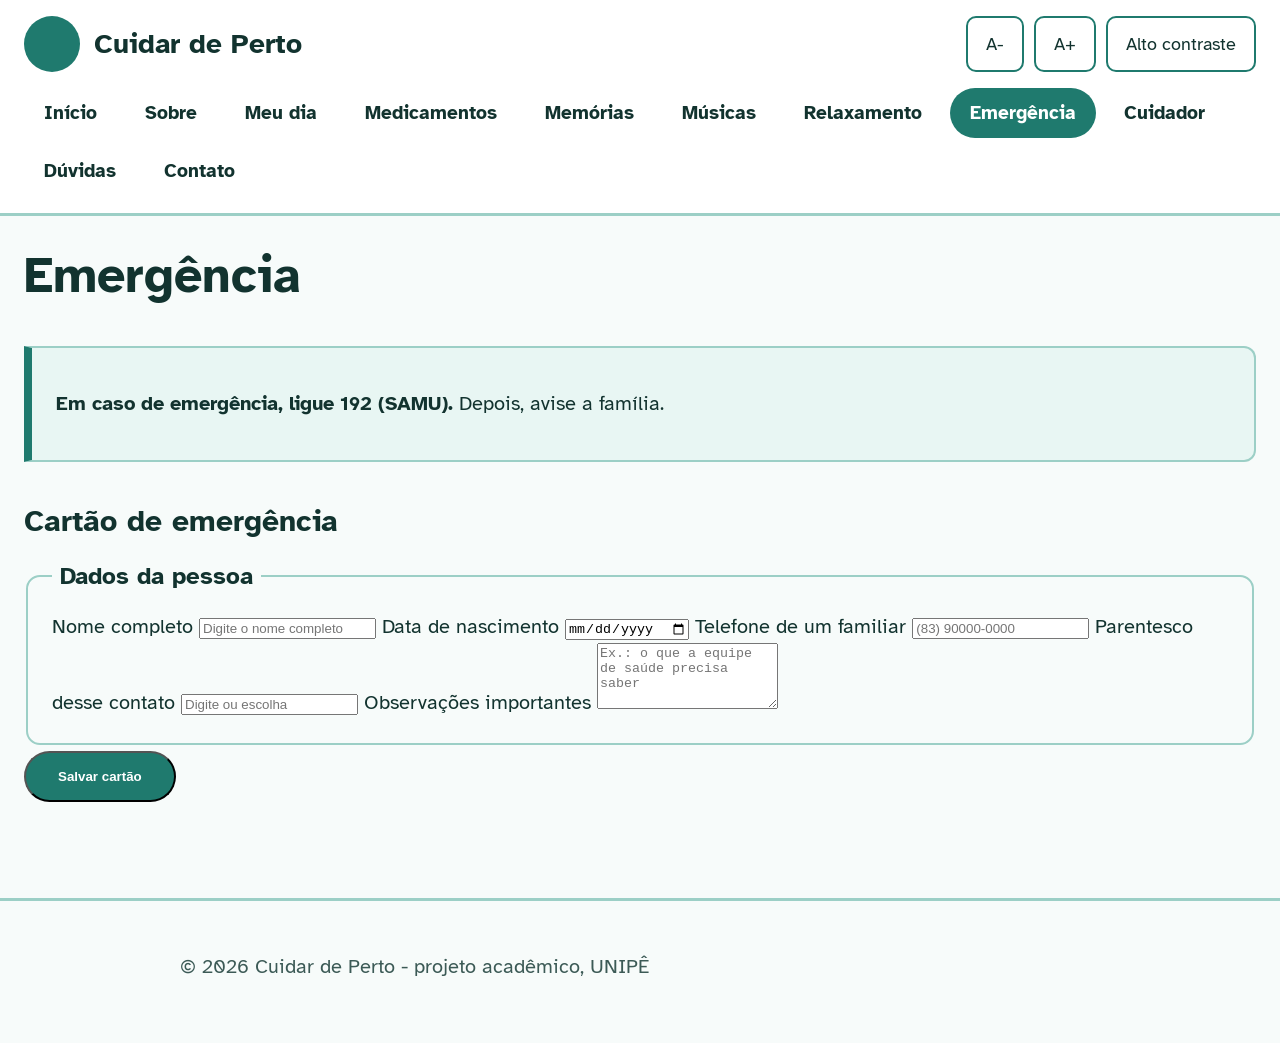
==== html/emergencia.html @ 4a7a150c "Primeiro commit" ====
<!DOCTYPE html>
<html lang="pt-BR">
<head>
  <meta charset="utf-8">
  <meta name="viewport" content="width=device-width, initial-scale=1">
  <meta name="author" content="Heitor Mendes Crispim">
  <meta name="description" content="Cartão de emergência com dados e contatos importantes.">
  <meta name="keywords" content="emergência, contatos, cartão, idosos">
  <title>Cuidar de Perto - Emergência</title>
  <link rel="preconnect" href="https://fonts.googleapis.com">
  <link rel="preconnect" href="https://fonts.gstatic.com" crossorigin>
  <link rel="stylesheet" href="https://fonts.googleapis.com/css2?family=Atkinson+Hyperlegible:wght@400;700&display=swap">
  <link rel="stylesheet" href="../css/estilo.css">
  <script src="../js/script.js" defer></script>
</head>
<body>
  <a class="pular" href="#conteudo">Pular para o conteúdo</a>

  <header class="topo">
    <div class="topo-linha">
      <a class="logo" href="../index.html">
        <span class="logo-circulo" aria-hidden="true"></span>
        <span class="logo-nome">Cuidar de Perto</span>
      </a>
      <div class="acessibilidade" role="group" aria-label="Ajustes de leitura">
        <button type="button" id="fonte-menos">A-</button>
        <button type="button" id="fonte-mais">A+</button>
        <button type="button" id="contraste" aria-pressed="false">Alto contraste</button>
      </div>
    </div>
    <nav class="menu" aria-label="Menu principal">
      <ul>
        <li><a href="../index.html">Início</a></li>
        <li><a href="sobre.html">Sobre</a></li>
        <li><a href="meu-dia.html">Meu dia</a></li>
        <li><a href="medicamentos.html">Medicamentos</a></li>
        <li><a href="memorias.html">Memórias</a></li>
        <li><a href="musicas.html">Músicas</a></li>
        <li><a href="relaxamento.html">Relaxamento</a></li>
        <li><a href="emergencia.html" aria-current="page">Emergência</a></li>
        <li><a href="cuidador.html">Cuidador</a></li>
        <li><a href="duvidas.html">Dúvidas</a></li>
        <li><a href="contato.html">Contato</a></li>
      </ul>
    </nav>
  </header>

  <main id="conteudo">
    <h1>Emergência</h1>

    <aside class="aviso" aria-label="Número de emergência">
      <p><strong>Em caso de emergência, ligue 192 (SAMU).</strong> Depois, avise a família.</p>
    </aside>

    <section aria-labelledby="t-cartao">
      <h2 id="t-cartao">Cartão de emergência</h2>
      <form class="formulario-demo">
        <fieldset>
          <legend>Dados da pessoa</legend>

          <label for="nome">Nome completo</label>
          <input type="text" id="nome" name="nome" placeholder="Digite o nome completo" required>

          <label for="nascimento">Data de nascimento</label>
          <input type="date" id="nascimento" name="nascimento" required>

          <label for="contato">Telefone de um familiar</label>
          <input type="tel" id="contato" name="contato" placeholder="(83) 90000-0000" required>

          <label for="parentesco">Parentesco desse contato</label>
          <input type="text" id="parentesco" name="parentesco" list="parentescos" placeholder="Digite ou escolha">
          <datalist id="parentescos">
            <option value="Filho(a)">
            <option value="Neto(a)">
            <option value="Irmão(ã)">
            <option value="Cuidador(a)">
            <option value="Vizinho(a)">
          </datalist>

          <label for="observacoes">Observações importantes</label>
          <textarea id="observacoes" name="observacoes" rows="4" placeholder="Ex.: o que a equipe de saúde precisa saber"></textarea>
        </fieldset>

        <button type="submit" class="botao">Salvar cartão</button>
        <p role="status"></p>
      </form>
    </section>
  </main>

  <footer>
    <p>&copy; 2026 Cuidar de Perto - projeto acadêmico, UNIPÊ</p>
  </footer>
</body>
</html>
---- css/estilo.css ----
/* Cuidar de Perto - estilo compartilhado por todas as páginas */

:root {
  --fundo: #F7FBFA;
  --superficie: #FFFFFF;
  --texto: #12332F;
  --texto-suave: #3C5A56;
  --marca: #1F7A6E;
  --marca-escura: #145A51;
  --sobre-marca: #FFFFFF;
  --agua: #CDEBE6;
  --agua-clara: #E8F6F3;
  --destaque: #FFE08A;
  --borda: #9CCFC6;
  --foco: #0B5FFF;
}

html { font-size: 20px; }
html[data-fonte="1"] { font-size: 23px; }
html[data-fonte="2"] { font-size: 26px; }

/* Modo de alto contraste, ativado pelo botão no topo */
html[data-contraste="alto"] {
  --fundo: #000000;
  --superficie: #000000;
  --texto: #FFFFFF;
  --texto-suave: #FFFFFF;
  --marca: #FFE600;
  --marca-escura: #FFE600;
  --sobre-marca: #000000;
  --agua: #000000;
  --agua-clara: #000000;
  --destaque: #FFE600;
  --borda: #FFFFFF;
  --foco: #7FD1FF;
}

* { box-sizing: border-box; }

body {
  margin: 0;
  font-family: "Atkinson Hyperlegible", Verdana, Arial, sans-serif;
  line-height: 1.6;
  background: var(--fundo);
  color: var(--texto);
}

a { color: var(--marca-escura); text-underline-offset: 0.2em; }

:focus-visible {
  outline: 4px solid var(--foco);
  outline-offset: 3px;
}

.pular {
  position: absolute;
  left: -999px;
  background: var(--marca);
  color: var(--sobre-marca);
  padding: 0.6rem 1rem;
}
.pular:focus { left: 0.5rem; top: 0.5rem; z-index: 10; }

/* Cabeçalho e menu */
.topo {
  background: var(--superficie);
  border-bottom: 3px solid var(--borda);
  padding: 0.8rem 1.2rem;
}

.topo-linha {
  max-width: 64rem;
  margin: 0 auto;
  display: flex;
  flex-wrap: wrap;
  align-items: center;
  justify-content: space-between;
  gap: 0.8rem;
}

.logo { display: flex; align-items: center; gap: 0.7rem; text-decoration: none; color: var(--texto); }
.logo-circulo { width: 2.8rem; height: 2.8rem; border-radius: 50%; background: var(--marca); flex: none; }
.logo-nome { font-size: 1.4rem; font-weight: 700; }

.acessibilidade { display: flex; flex-wrap: wrap; gap: 0.5rem; }
.acessibilidade button {
  font: inherit;
  font-size: 0.9rem;
  min-height: 2.8rem;
  padding: 0.3rem 0.9rem;
  border: 2px solid var(--marca);
  border-radius: 10px;
  background: var(--superficie);
  color: var(--texto);
  cursor: pointer;
}
.acessibilidade button[aria-pressed="true"] { background: var(--marca); color: var(--sobre-marca); }

.menu { max-width: 64rem; margin: 0.8rem auto 0; }
.menu ul { list-style: none; margin: 0; padding: 0; display: flex; flex-wrap: wrap; gap: 0.4rem; }
.menu a {
  display: block;
  padding: 0.5rem 1rem;
  border-radius: 999px;
  font-weight: 700;
  font-size: 0.95rem;
  text-decoration: none;
  color: var(--texto);
}
.menu a:hover { background: var(--agua); }
.menu a[aria-current="page"] { background: var(--marca); color: var(--sobre-marca); }

/* Conteúdo */
main { max-width: 64rem; margin: 0 auto; padding: 1.5rem 1.2rem; }
h1 { font-size: 2.1rem; line-height: 1.2; margin: 0 0 0.8rem; }
h2 { font-size: 1.5rem; line-height: 1.3; margin: 2rem 0 0.8rem; }
p { max-width: 60ch; }

.hero {
  display: grid;
  gap: 2rem;
  align-items: center;
  padding: 1rem 0 2rem;
}
.hero h1 { font-size: 2.8rem; color: var(--marca); margin-bottom: 0.3rem; }
.hero-sub { font-weight: 700; font-size: 1.1rem; margin: 0 0 1rem; }

.video-moldura {
  margin: 0;
  border: 3px solid var(--borda);
  border-radius: 24px;
  overflow: hidden;
  background: #000;
}
.video-moldura video { display: block; width: 100%; height: auto; }
.video-moldura figcaption {
  padding: 0.6rem 1rem;
  background: var(--superficie);
  color: var(--texto);
  font-size: 0.9rem;
}

.cartao-data {
  background: var(--superficie);
  border: 3px solid var(--marca);
  border-radius: 16px;
  padding: 1rem 1.2rem;
  font-size: 1.15rem;
}
.cartao-data strong { display: block; font-size: 1.4rem; }

.botao {
  display: inline-block;
  background: var(--marca);
  color: var(--sobre-marca);
  padding: 0.8rem 1.6rem;
  border-radius: 999px;
  font-weight: 700;
  text-decoration: none;
  margin: 0.3rem 0.5rem 0.3rem 0;
}
.botao:hover { background: var(--marca-escura); }

.grade { display: grid; grid-template-columns: repeat(auto-fit, minmax(15rem, 1fr)); gap: 1rem; }

article.cartao {
  background: var(--superficie);
  border: 2px solid var(--borda);
  border-radius: 14px;
  padding: 1.2rem;
}
article.cartao h3 { margin: 0 0 0.4rem; font-size: 1.25rem; }

aside.aviso {
  margin-top: 2rem;
  padding: 1rem 1.2rem;
  background: var(--agua-clara);
  border: 2px solid var(--borda);
  border-left: 8px solid var(--marca);
  border-radius: 0 12px 12px 0;
}

mark { background: var(--destaque); color: #000; padding: 0 0.25em; }

/* Meu dia: tarefas e progresso */
fieldset { border: 2px solid var(--borda); border-radius: 14px; padding: 0.8rem 1.2rem 1.2rem; }
legend { font-weight: 700; font-size: 1.2rem; padding: 0 0.4rem; }
.tarefa { display: flex; align-items: center; gap: 0.8rem; min-height: 3rem; padding: 0.3rem 0; }
.tarefa input { width: 1.7rem; height: 1.7rem; accent-color: var(--marca); flex: none; }
progress { width: 100%; height: 1.6rem; accent-color: var(--marca); }

details { border: 2px solid var(--borda); border-radius: 12px; padding: 0.8rem 1rem; margin-bottom: 0.8rem; background: var(--superficie); }
summary { cursor: pointer; font-weight: 700; }

footer {
  max-width: 64rem;
  margin: 2rem auto 0;
  padding: 1.5rem 1.2rem 2rem;
  border-top: 3px solid var(--borda);
  color: var(--texto-suave);
  text-align: center;
}

@media (min-width: 48rem) {
  .hero { grid-template-columns: 1.1fr 1fr; gap: 3rem; padding: 2rem 0 2.5rem; }
  h1 { font-size: 2.5rem; }
  .hero h1 { font-size: 3.4rem; }
}
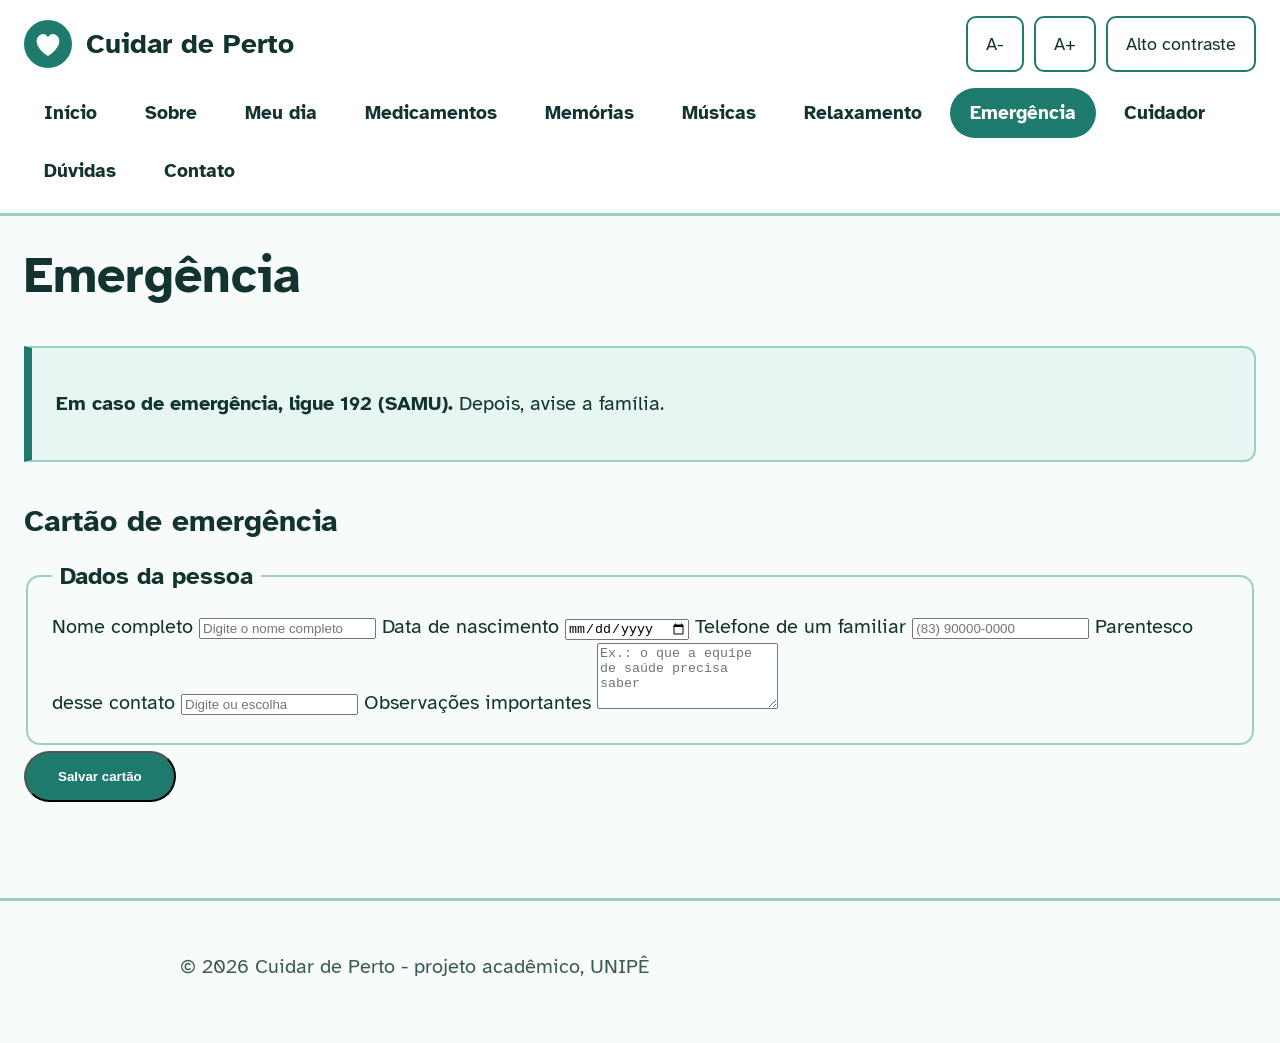
==== commit 36ee4756: "salvo2" ====
--- a/html/emergencia.html
+++ b/html/emergencia.html
@@ -19,12 +19,12 @@
   <header class="topo">
     <div class="topo-linha">
       <a class="logo" href="../index.html">
-        <span class="logo-circulo" aria-hidden="true"></span>
+        <img class="logo-img" src="../img/logo.svg" alt="" width="48" height="48">
         <span class="logo-nome">Cuidar de Perto</span>
       </a>
       <div class="acessibilidade" role="group" aria-label="Ajustes de leitura">
-        <button type="button" id="fonte-menos">A-</button>
-        <button type="button" id="fonte-mais">A+</button>
+        <button type="button" id="fonte-menos" aria-label="Diminuir a letra" title="Diminuir a letra">A-</button>
+        <button type="button" id="fonte-mais" aria-label="Aumentar a letra" title="Aumentar a letra">A+</button>
         <button type="button" id="contraste" aria-pressed="false">Alto contraste</button>
       </div>
     </div>
